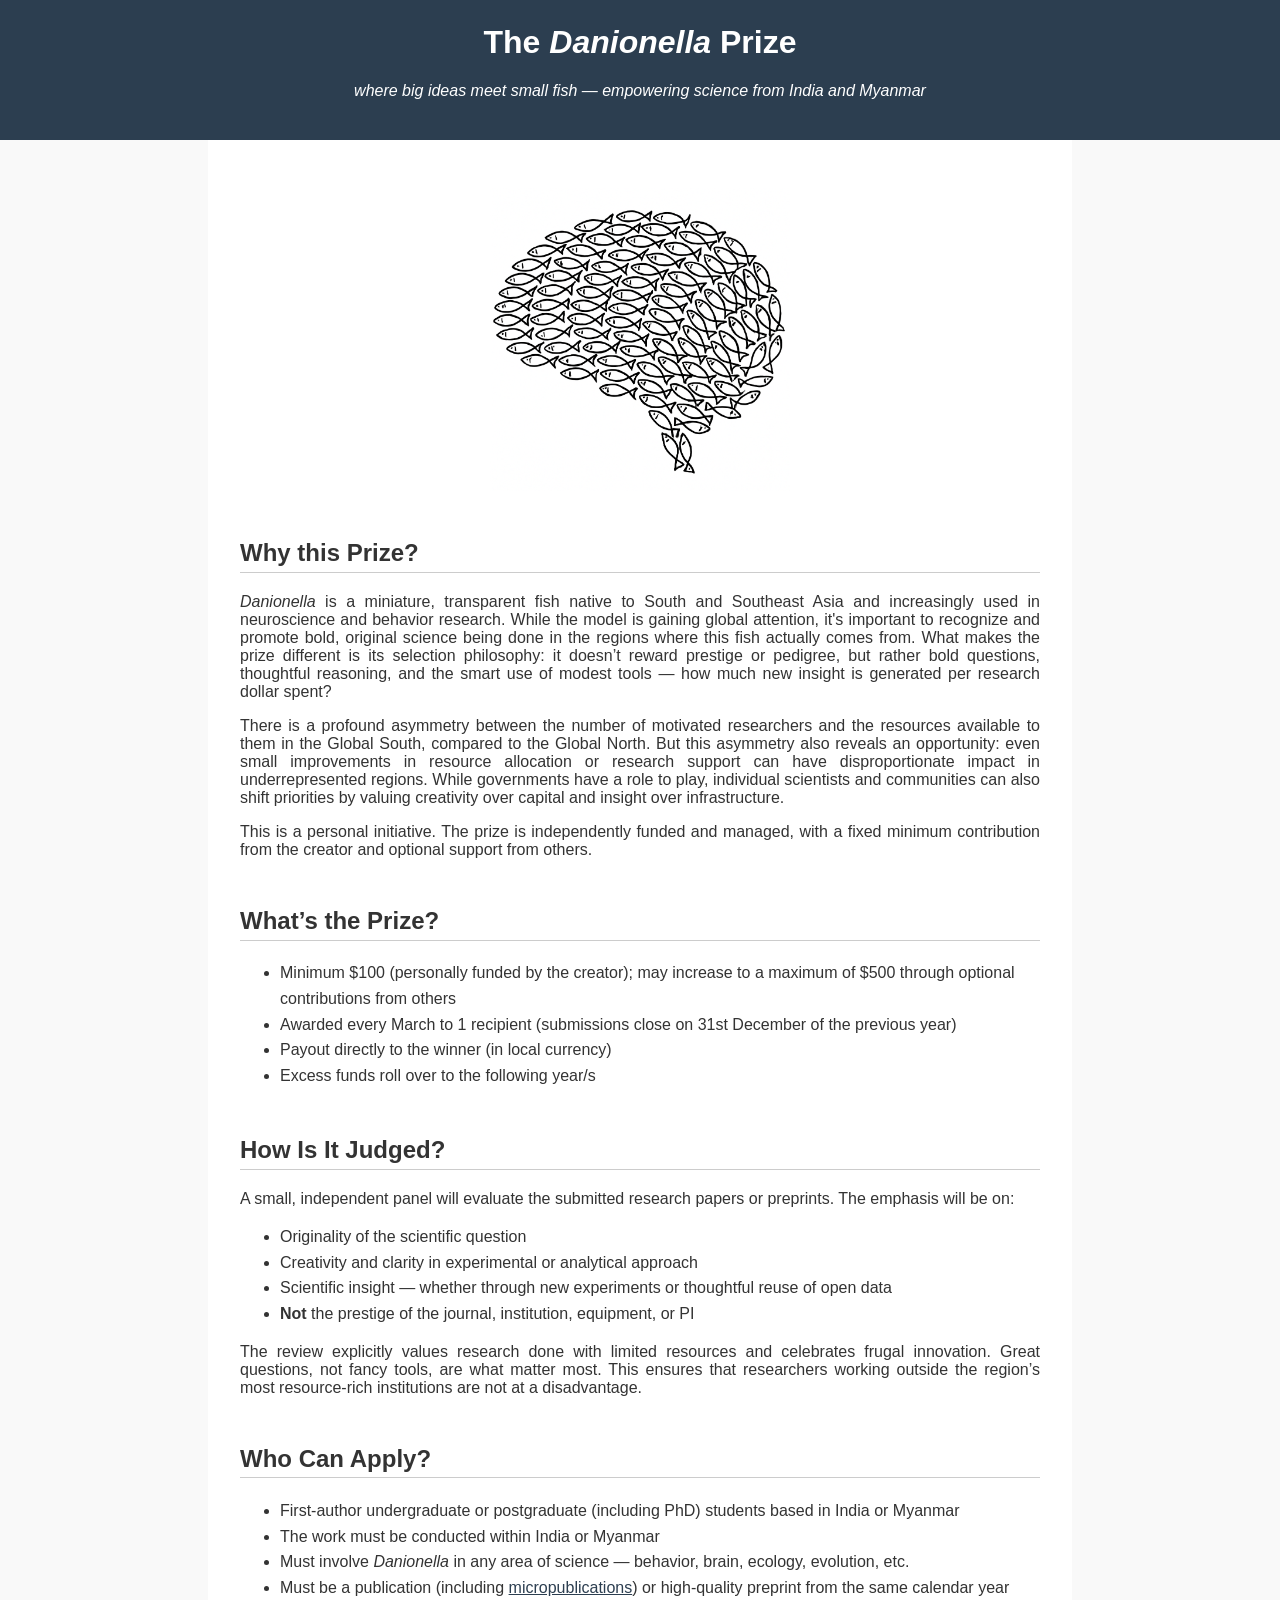
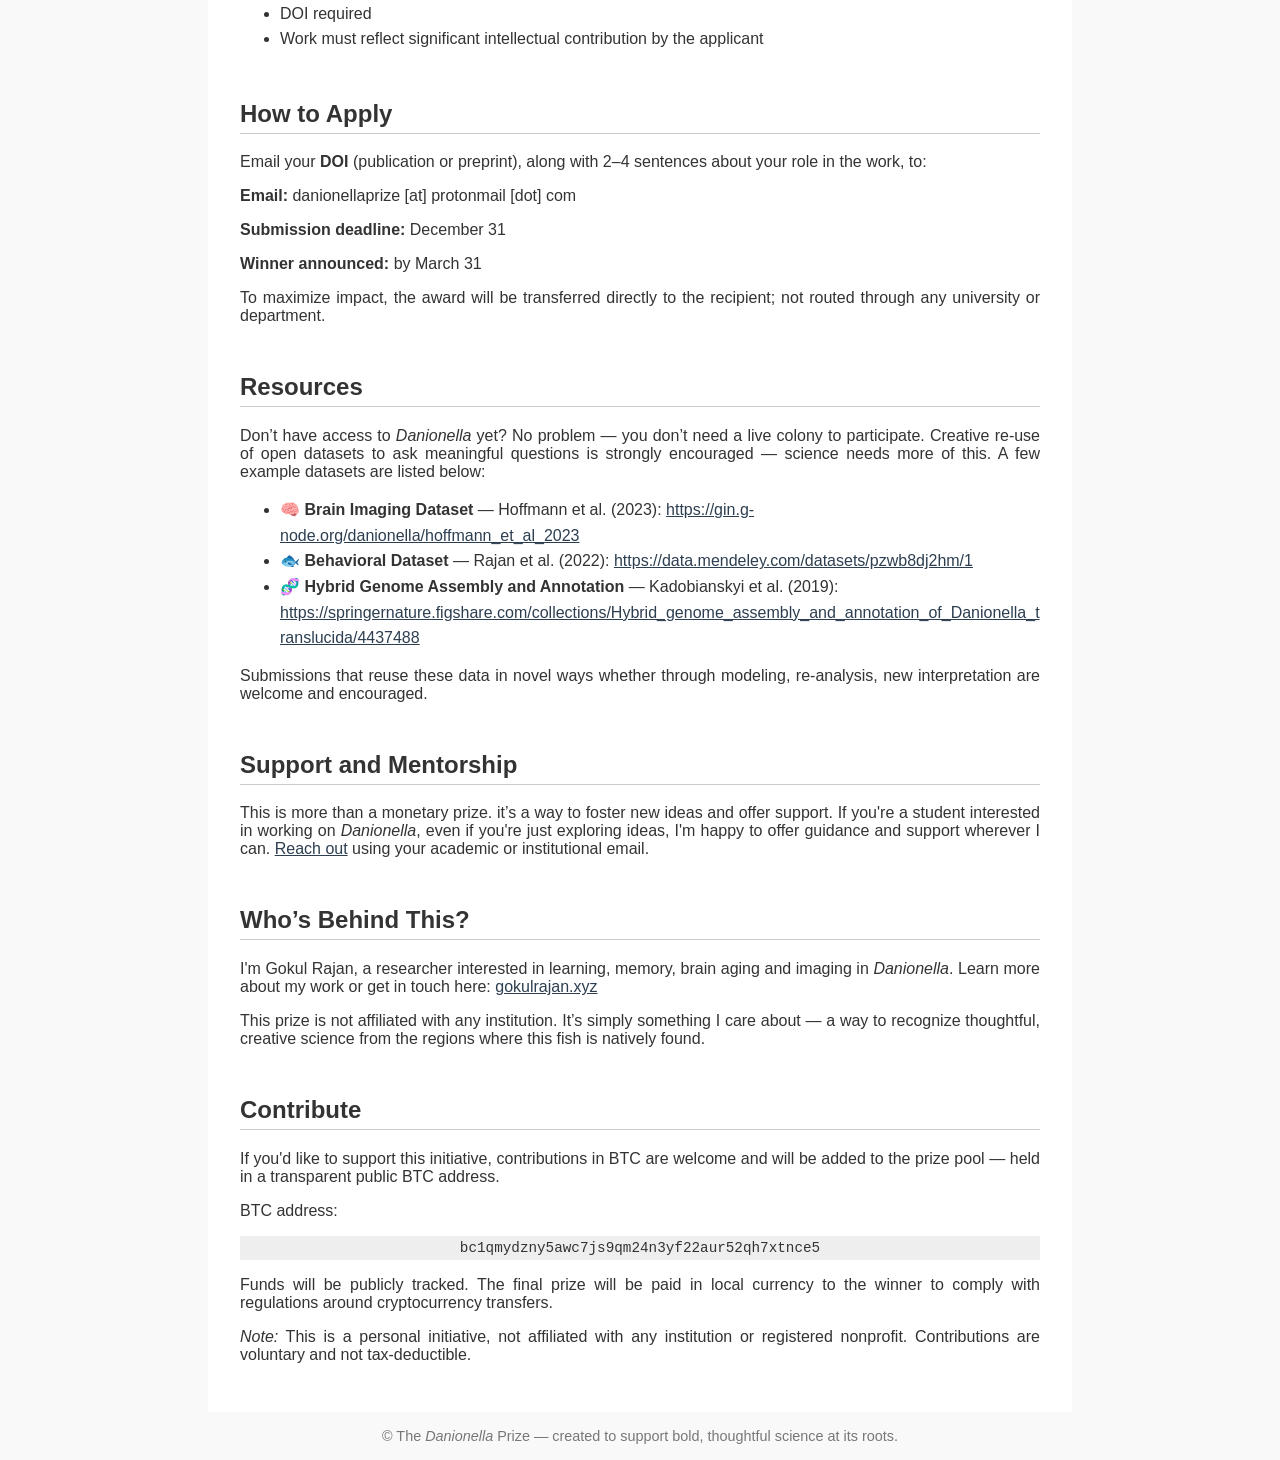
==== danionella-prize/index.html @ e1851479 "Add files via upload" ====
<!DOCTYPE html>
<html lang="en">
<head>
  
<head>
  <!-- Google tag (gtag.js) -->
  <script async src="https://www.googletagmanager.com/gtag/js?id=G-T5N7YTSRF6"></script>
  <script>
    window.dataLayer = window.dataLayer || [];
    function gtag(){dataLayer.push(arguments);}
    gtag('js', new Date());
    gtag('config', 'G-T5N7YTSRF6');
  </script>

  <meta charset="UTF-8" />
  <meta name="viewport" content="width=device-width, initial-scale=1.0"/>

  <title>Danionella Prize — Science award for students in India & Myanmar</title>
  <meta name="description" content="The Danionella Prize rewards bold, frugal, original science involving Danionella by first-author students in India and Myanmar. Annual award, $100–$500. Submissions close December 31." />
  <link rel="canonical" href="https://danionellaprize.xyz/"/>

  <!-- Open Graph / Twitter -->
  <meta property="og:type" content="website">
  <meta property="og:title" content="Danionella Prize — Science award for students in India & Myanmar">
  <meta property="og:description" content="Annual award ($100–$500) for original, frugal Danionella research by students in India and Myanmar. Submissions close December 31.">
  <meta property="og:url" content="https://danionellaprize.xyz/">
  <meta property="og:image" content="https://danionellaprize.xyz/images/fishBrain.png">
  <meta property="og:image:alt" content="Danionella brain imaging illustration">
  <meta name="twitter:card" content="summary_large_image">
  <meta name="twitter:title" content="Danionella Prize — Science award for students in India & Myanmar">
  <meta name="twitter:description" content="Annual award ($100–$500) for original, frugal Danionella research by students in India and Myanmar.">
  <meta name="twitter:image" content="https://danionellaprize.xyz/images/fishBrain.png">

  <!-- Favicon -->
  <link rel="icon" type="image/png" href="images/favicon.png">

  <!-- Schema.org: Award + FAQ + WebSite -->
  <script type="application/ld+json">
  {
    "@context": "https://schema.org",
    "@graph": [
      {
        "@type": "WebSite",
        "@id": "https://danionellaprize.xyz/#website",
        "url": "https://danionellaprize.xyz/",
        "name": "Danionella Prize",
        "inLanguage": "en",
        "publisher": {
          "@type": "Person",
          "name": "Gokul Rajan",
          "url": "https://gokulrajan.xyz"
        }
      },
      {
        "@type": "Award",
        "@id": "https://danionellaprize.xyz/#award",
        "name": "Danionella Prize",
        "description": "Annual award recognizing bold, frugal, original science involving Danionella by first-author students in India and Myanmar.",
        "awardAmount": {
          "@type": "MonetaryAmount",
          "currency": "USD",
          "minValue": 100,
          "maxValue": 500
        },
        "url": "https://danionellaprize.xyz/",
        "provider": {
          "@type": "Person",
          "name": "Gokul Rajan",
          "url": "https://gokulrajan.xyz"
        },
        "areaServed": [
          {"@type": "Country", "name": "India"},
          {"@type": "Country", "name": "Myanmar"}
        ],
        "awardDate": "2025-03-31",
        "applicationStartDate": "2025-01-01",
        "applicationDeadline": "2025-12-31",
        "eligibilityRequirements": "First-author undergraduate or postgraduate (including PhD) students; research conducted in India or Myanmar; work involves Danionella; publication or high-quality preprint with DOI in the same calendar year."
      },
      {
        "@type": "FAQPage",
        "@id": "https://danionellaprize.xyz/#faq",
        "mainEntity": [
          {
            "@type": "Question",
            "name": "What is the Danionella Prize?",
            "acceptedAnswer": {
              "@type": "Answer",
              "text": "An independent annual award ($100–$500) for bold, frugal, original research involving Danionella by first-author students in India and Myanmar."
            }
          },
          {
            "@type": "Question",
            "name": "Who is eligible?",
            "acceptedAnswer": {
              "@type": "Answer",
              "text": "First-author undergrad or postgrad (including PhD) students; research done within India or Myanmar; Danionella must be central; publication or high-quality preprint with DOI from the same calendar year."
            }
          },
          {
            "@type": "Question",
            "name": "When are submissions due and the winner announced?",
            "acceptedAnswer": {
              "@type": "Answer",
              "text": "Submissions close December 31. The winner is announced by March 31 each year."
            }
          },
          {
            "@type": "Question",
            "name": "How do I apply?",
            "acceptedAnswer": {
              "@type": "Answer",
              "text": "Email your DOI plus 2–4 sentences on your role to danionellaprize@proton.me."
            }
          }
        ]
      }
    ]
  }
  </script>

  <style>
    body {
      font-family: Arial, sans-serif;
      background: #f9f9f9;
      margin: 0;
      padding: 0;
      color: #333;
    }
    header {
      background-color: #2c3e50;
      color: white;
      padding: 1.5rem 1rem;
      text-align: center;
    }
    main {
      max-width: 800px;
      margin: auto;
      padding: 2rem;
      background: white;
    }
    h1 {
      text-align: center;
      margin-top: 0;
      /*font-style: italic;*/
    }
    h2 {
      border-bottom: 1px solid #ccc;
      padding-bottom: 0.2em;
      margin-top: 2em;
    }
    img {
      max-width: 100%;
      display: block;
      margin: 1em auto;
    }
    .qr {
      width: 180px;
      display: block;
      margin: auto;
    }
    ul {
      line-height: 1.6;
    }
    code {
      background: #eee;
      padding: 0.3em;
      display: block;
      text-align: center;
      margin: 1em auto;
      font-size: 1.1em;
      word-wrap: break-word;
    }
    .footer {
      text-align: center;
      padding: 1rem;
      font-size: 0.9em;
      color: #777;
    }
    a {
      color: #2c3e50;
      text-decoration: underline;
    }

    a {
  color: #2c3e50;
  text-decoration: underline;
  word-break: break-word;
}

li {
  overflow-wrap: break-word;
}

p {
  text-align: justify;
}

.tagline {
  text-align: center;
  margin-top: 0.5rem;
  font-style: italic;
}

  </style>
</head>
<body>
  
<header>
  <h1>The <em>Danionella</em> Prize</h1>
  <p class="tagline">where big ideas meet small fish — empowering science from India and Myanmar</p>
</header>

<main>
  
  <img src="images/fishBrain.png" alt="fish-brain image" width="300">

  <h2>Why this Prize?</h2>
  <p>
    <em>Danionella</em> is a miniature, transparent fish native to South and Southeast Asia and increasingly used in neuroscience and behavior research. While the model is gaining global attention, it's important to recognize and promote bold, original science being done in the regions where this fish actually comes from. What makes the prize different is its selection philosophy: it doesn’t reward prestige or pedigree, but rather bold questions, thoughtful reasoning, and the smart use of modest tools — how much new insight is generated per research dollar spent?
  </p>

  <p>
  There is a profound asymmetry between the number of motivated researchers and the resources available to them in the Global South, compared to the Global North. But this asymmetry also reveals an opportunity: even small improvements in resource allocation or research support can have disproportionate impact in underrepresented regions. While governments have a role to play, individual scientists and communities can also shift priorities by valuing creativity over capital and insight over infrastructure.
</p>

  <p>
    This is a personal initiative. The prize is independently funded and managed, with a fixed minimum contribution from the creator and optional support from others.
  </p>

  <h2>What’s the Prize?</h2>
  <ul>
    <li>Minimum $100 (personally funded by the creator); may increase to a maximum of $500 through optional contributions from others</li>
    <li>Awarded every March to 1 recipient (submissions close on 31st December of the previous year)</li>
    <li>Payout directly to the winner (in local currency)</li>
    <li>Excess funds roll over to the following year/s</li>
  </ul>

  <h2>How Is It Judged?</h2>
  <p>
    A small, independent panel will evaluate the submitted research papers or preprints. The emphasis will be on:
  </p>
  <ul>
    <li>Originality of the scientific question</li>
    <li>Creativity and clarity in experimental or analytical approach</li>
    <li>Scientific insight — whether through new experiments or thoughtful reuse of open data</li>
    <li><strong>Not</strong> the prestige of the journal, institution, equipment, or PI</li>
  </ul>
  <p>
    The review explicitly values research done with limited resources and celebrates frugal innovation. Great questions, not fancy tools, are what matter most. This ensures that researchers working outside the region’s most resource-rich institutions are not at a disadvantage.
  </p>

  <h2>Who Can Apply?</h2>
  <ul>
    <li>First-author undergraduate or postgraduate (including PhD) students based in India or Myanmar</li>
    <li>The work must be conducted within India or Myanmar</li>
    <li>Must involve <em>Danionella</em> in any area of science — behavior, brain, ecology, evolution, etc.</li>
    <li>Must be a publication (including <a href="https://www.micropublication.org/" target="_blank">micropublications</a>) or high-quality preprint from the same calendar year</li>
    <li>DOI required</li>
    <li>Work must reflect significant intellectual contribution by the applicant</li>
  </ul>

  <h2>How to Apply</h2>
  <p>
    Email your <strong>DOI</strong> (publication or preprint), along with 2–4 sentences about your role in the work, to:
  </p>
  <p><strong>Email:</strong> danionellaprize [at] protonmail [dot] com</p>
  <p><strong>Submission deadline:</strong> December 31</p>
  <p><strong>Winner announced:</strong> by March 31</p>
  <p>To maximize impact, the award will be transferred directly to the recipient; not routed through any university or department.</p>

  <h2>Resources</h2>
  <p>
    Don’t have access to <em>Danionella</em> yet? No problem — you don’t need a live colony to participate. Creative re-use of open datasets to ask meaningful questions is strongly encouraged — science needs more of this. A few example datasets are listed below:
  </p>
  <ul>
    <li>
      🧠 <strong>Brain Imaging Dataset</strong> — Hoffmann et al. (2023):  
      <a href="https://gin.g-node.org/danionella/hoffmann_et_al_2023" target="_blank">
        https://gin.g-node.org/danionella/hoffmann_et_al_2023
      </a>
    </li>
    <li>
      🐟 <strong>Behavioral Dataset</strong> — Rajan et al. (2022):  
      <a href="https://data.mendeley.com/datasets/pzwb8dj2hm/1" target="_blank">
        https://data.mendeley.com/datasets/pzwb8dj2hm/1
      </a>
    </li>
    <li>
      🧬 <strong>Hybrid Genome Assembly and Annotation</strong> — Kadobianskyi et al. (2019):  
      <a href="https://springernature.figshare.com/collections/Hybrid_genome_assembly_and_annotation_of_Danionella_translucida/4437488" target="_blank">
        https://springernature.figshare.com/collections/Hybrid_genome_assembly_and_annotation_of_Danionella_translucida/4437488
      </a>
    </li>
  </ul>
  <p>
    Submissions that reuse these data in novel ways whether through modeling, re-analysis, new interpretation are welcome and encouraged.
  </p>

  <h2>Support and Mentorship</h2>
  <p>
    This is more than a monetary prize. it’s a way to foster new ideas and offer support. If you're a student interested in working on <em>Danionella</em>, even if you're just exploring ideas, I'm happy to offer guidance and support wherever I can. 
    <a href="https://gokulrajan.xyz" target="_blank">Reach out</a> using your academic or institutional email.
  </p>

  <h2>Who’s Behind This?</h2>
  <p>
    I'm Gokul Rajan, a researcher interested in learning, memory, brain aging and imaging in <em>Danionella</em>. Learn more about my work or get in touch here: 
    <a href="https://gokulrajan.xyz" target="_blank">gokulrajan.xyz</a>
  </p>
  <p>
    This prize is not affiliated with any institution. It’s simply something I care about — a way to recognize thoughtful, creative science from the regions where this fish is natively found.
  </p>

  <h2>Contribute</h2>
  <p>If you'd like to support this initiative, contributions in BTC are welcome and will be added to the prize pool — held in a transparent public BTC address.</p>
  <p>BTC address:</p>
  <code>bc1qmydzny5awc7js9qm24n3yf22aur52qh7xtnce5</code>
  <p>Funds will be publicly tracked. The final prize will be paid in local currency to the winner to comply with regulations around cryptocurrency transfers.</p>
  <p><em>Note:</em> This is a personal initiative, not affiliated with any institution or registered nonprofit. Contributions are voluntary and not tax-deductible.</p>

</main>

<div class="footer">
  &copy; The <em>Danionella</em> Prize — created to support bold, thoughtful science at its roots.
</div>

</body>
</html>
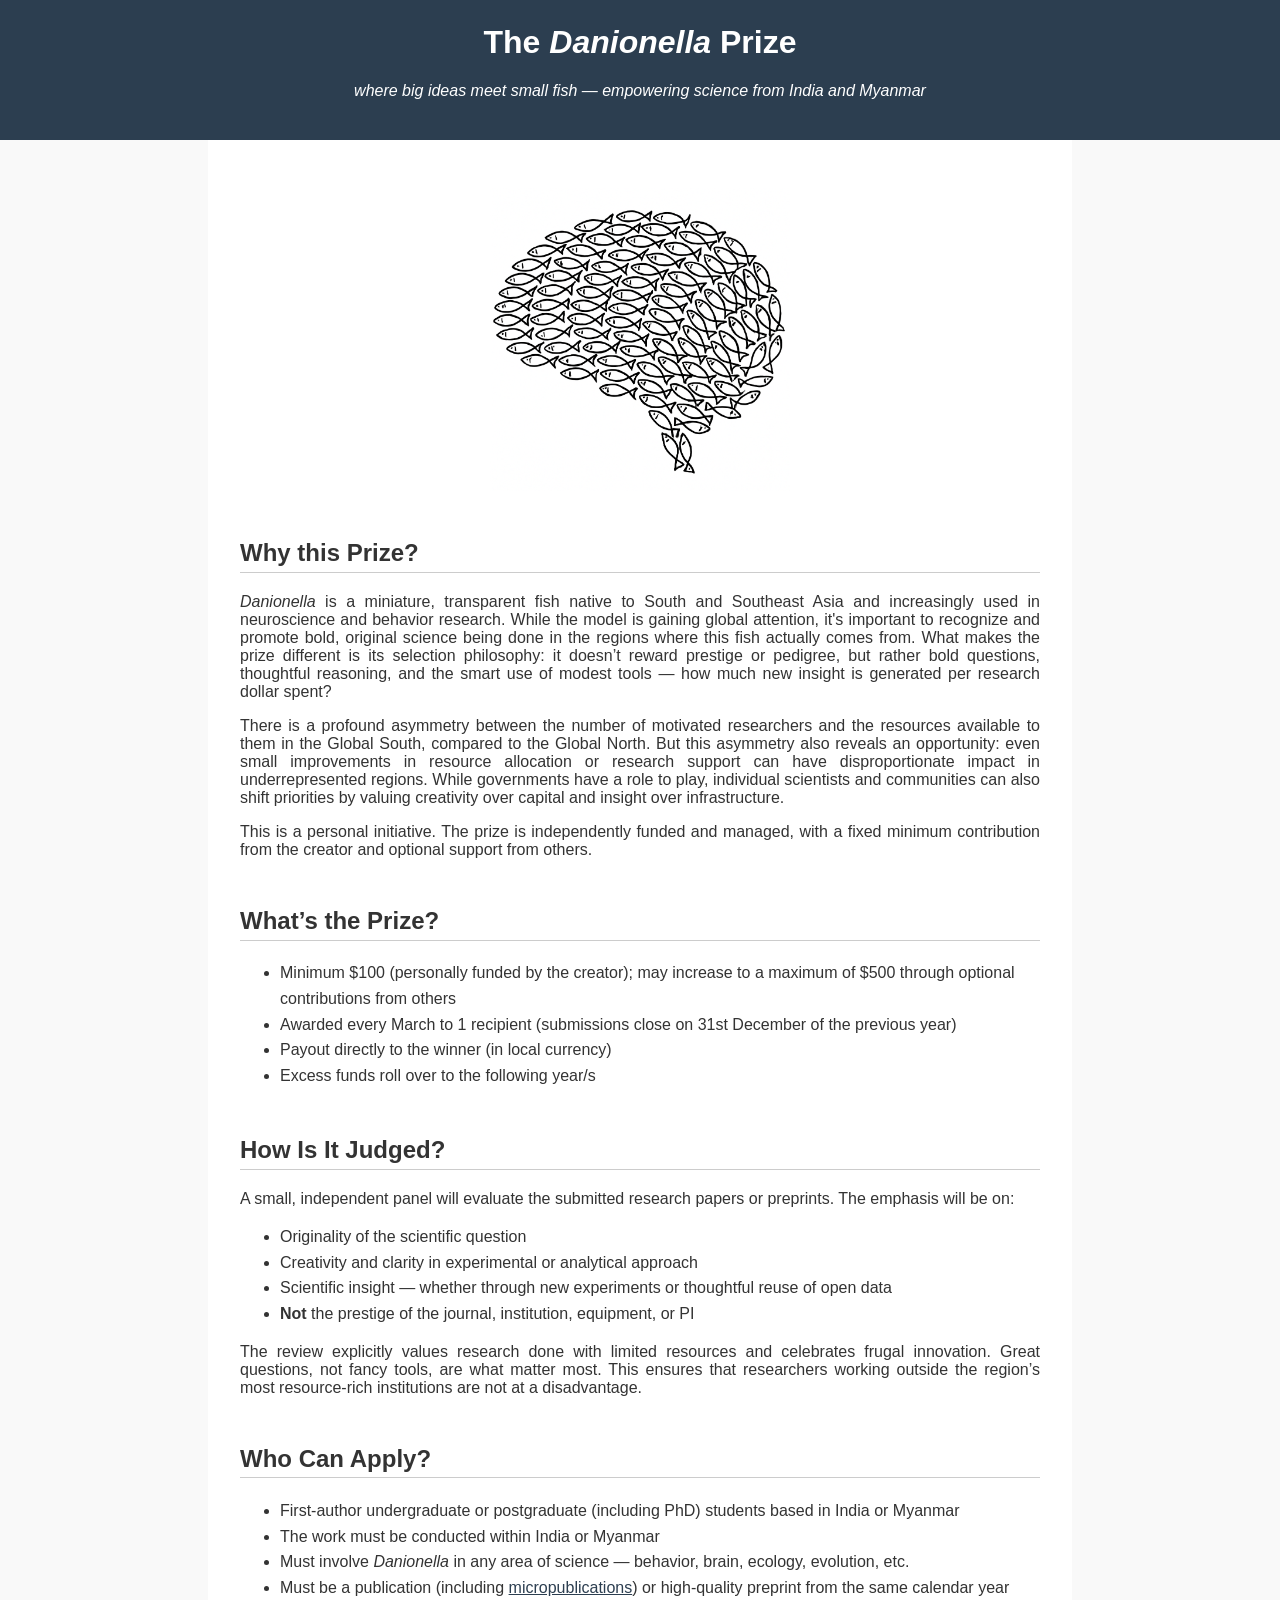
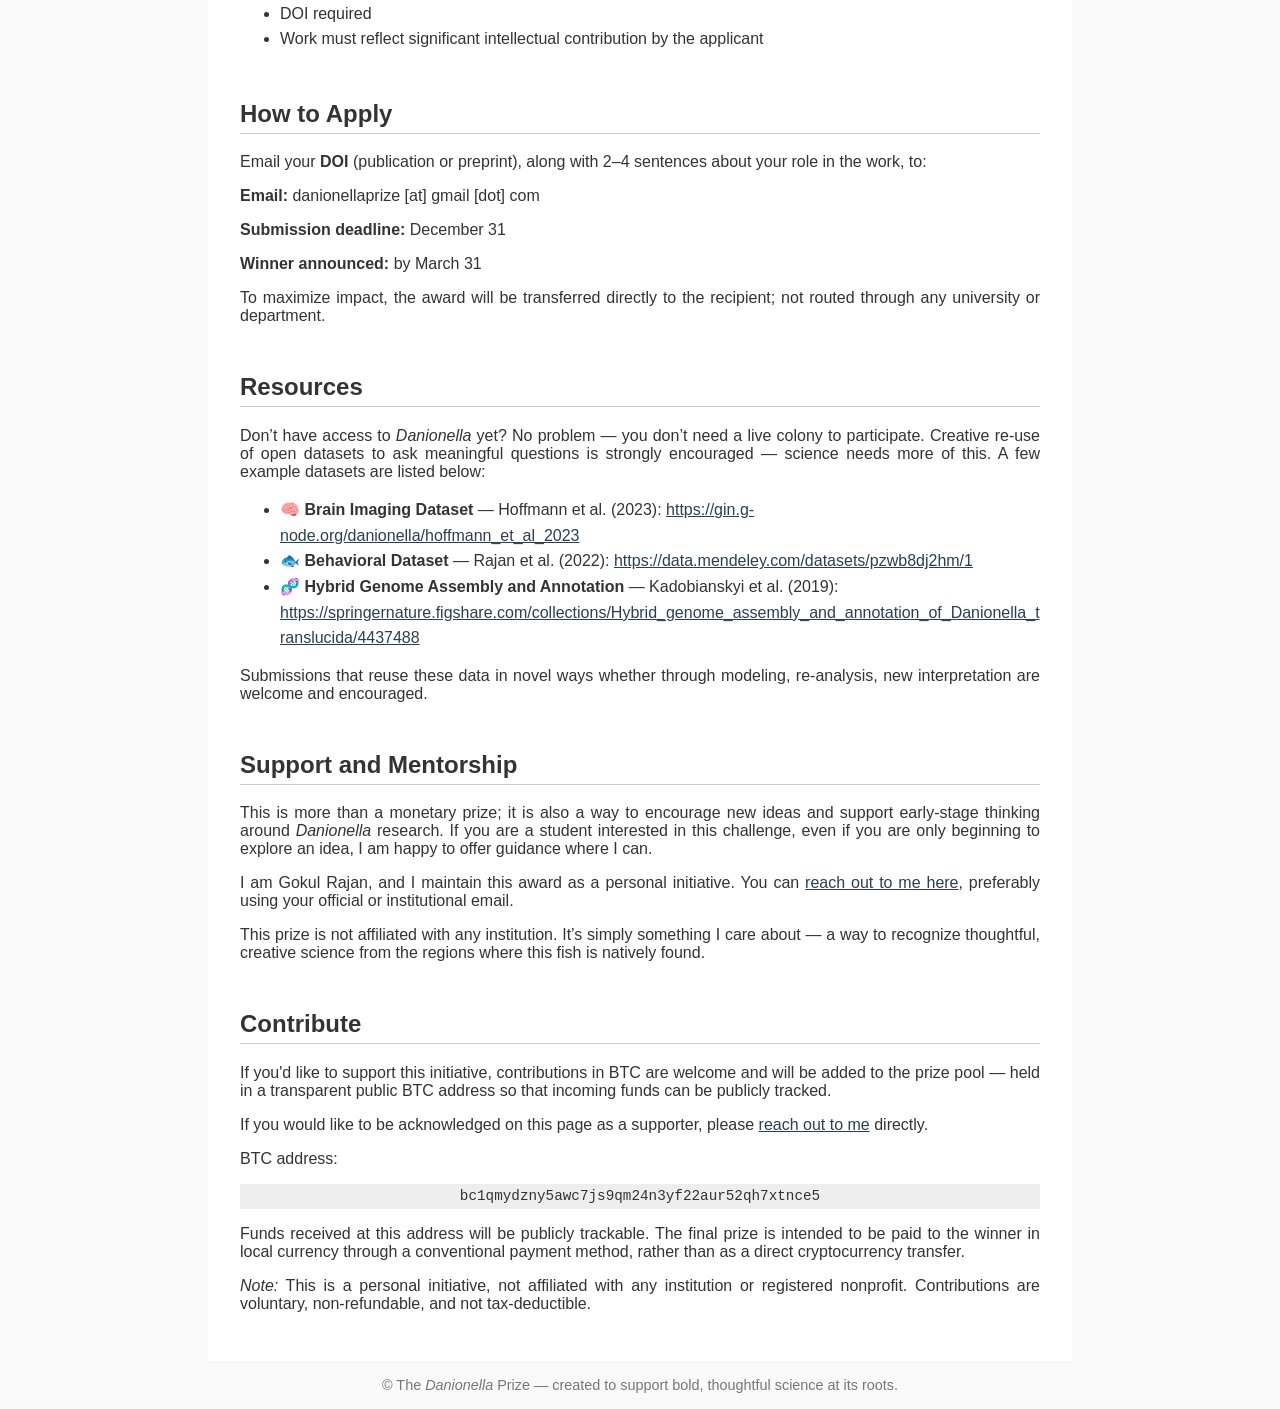
==== commit c2a2effa: "Update URLs and contact information in index.html Updated canonical URL and Open Graph metadata to r" ====
--- a/danionella-prize/index.html
+++ b/danionella-prize/index.html
@@ -1,6 +1,5 @@
 <!DOCTYPE html>
 <html lang="en">
-<head>
   
 <head>
   <!-- Google tag (gtag.js) -->
@@ -17,19 +16,19 @@
 
   <title>Danionella Prize — Science award for students in India & Myanmar</title>
   <meta name="description" content="The Danionella Prize rewards bold, frugal, original science involving Danionella by first-author students in India and Myanmar. Annual award, $100–$500. Submissions close December 31." />
-  <link rel="canonical" href="https://danionellaprize.xyz/"/>
+  <link rel="canonical" href="https://gokulrajan.xyz/danionella-prize/"/>
 
   <!-- Open Graph / Twitter -->
   <meta property="og:type" content="website">
   <meta property="og:title" content="Danionella Prize — Science award for students in India & Myanmar">
   <meta property="og:description" content="Annual award ($100–$500) for original, frugal Danionella research by students in India and Myanmar. Submissions close December 31.">
-  <meta property="og:url" content="https://danionellaprize.xyz/">
-  <meta property="og:image" content="https://danionellaprize.xyz/images/fishBrain.png">
+  <meta property="og:url" content="https://gokulrajan.xyz/danionella-prize/">
+  <meta property="og:image" content="https://gokulrajan.xyz/danionella-prize/images/fishBrain.png">
   <meta property="og:image:alt" content="Danionella brain imaging illustration">
   <meta name="twitter:card" content="summary_large_image">
   <meta name="twitter:title" content="Danionella Prize — Science award for students in India & Myanmar">
   <meta name="twitter:description" content="Annual award ($100–$500) for original, frugal Danionella research by students in India and Myanmar.">
-  <meta name="twitter:image" content="https://danionellaprize.xyz/images/fishBrain.png">
+  <meta name="twitter:image" content="https://gokulrajan.xyz/danionella-prize/images/fishBrain.png">
 
   <!-- Favicon -->
   <link rel="icon" type="image/png" href="images/favicon.png">
@@ -41,8 +40,8 @@
     "@graph": [
       {
         "@type": "WebSite",
-        "@id": "https://danionellaprize.xyz/#website",
-        "url": "https://danionellaprize.xyz/",
+        "@id": "https://gokulrajan.xyz/danionella-prize/#website",
+        "url": "https://gokulrajan.xyz/danionella-prize/",
         "name": "Danionella Prize",
         "inLanguage": "en",
         "publisher": {
@@ -53,7 +52,7 @@
       },
       {
         "@type": "Award",
-        "@id": "https://danionellaprize.xyz/#award",
+        "@id": "https://gokulrajan.xyz/danionella-prize/#award",
         "name": "Danionella Prize",
         "description": "Annual award recognizing bold, frugal, original science involving Danionella by first-author students in India and Myanmar.",
         "awardAmount": {
@@ -62,7 +61,7 @@
           "minValue": 100,
           "maxValue": 500
         },
-        "url": "https://danionellaprize.xyz/",
+        "url": "https://gokulrajan.xyz/danionella-prize/",
         "provider": {
           "@type": "Person",
           "name": "Gokul Rajan",
@@ -79,7 +78,7 @@
       },
       {
         "@type": "FAQPage",
-        "@id": "https://danionellaprize.xyz/#faq",
+        "@id": "https://gokulrajan.xyz/danionella-prize/#faq",
         "mainEntity": [
           {
             "@type": "Question",
@@ -110,7 +109,7 @@
             "name": "How do I apply?",
             "acceptedAnswer": {
               "@type": "Answer",
-              "text": "Email your DOI plus 2–4 sentences on your role to danionellaprize@proton.me."
+              "text": "Email your DOI plus 2–4 sentences on your role to danionellaprize@gmail.com."
             }
           }
         ]
@@ -264,7 +263,7 @@
   <p>
     Email your <strong>DOI</strong> (publication or preprint), along with 2–4 sentences about your role in the work, to:
   </p>
-  <p><strong>Email:</strong> danionellaprize [at] protonmail [dot] com</p>
+  <p><strong>Email:</strong> danionellaprize [at] gmail [dot] com</p>
   <p><strong>Submission deadline:</strong> December 31</p>
   <p><strong>Winner announced:</strong> by March 31</p>
   <p>To maximize impact, the award will be transferred directly to the recipient; not routed through any university or department.</p>
@@ -298,27 +297,18 @@
   </p>
 
   <h2>Support and Mentorship</h2>
-  <p>
-    This is more than a monetary prize. it’s a way to foster new ideas and offer support. If you're a student interested in working on <em>Danionella</em>, even if you're just exploring ideas, I'm happy to offer guidance and support wherever I can. 
-    <a href="https://gokulrajan.xyz" target="_blank">Reach out</a> using your academic or institutional email.
-  </p>
-
-  <h2>Who’s Behind This?</h2>
-  <p>
-    I'm Gokul Rajan, a researcher interested in learning, memory, brain aging and imaging in <em>Danionella</em>. Learn more about my work or get in touch here: 
-    <a href="https://gokulrajan.xyz" target="_blank">gokulrajan.xyz</a>
-  </p>
-  <p>
-    This prize is not affiliated with any institution. It’s simply something I care about — a way to recognize thoughtful, creative science from the regions where this fish is natively found.
-  </p>
+  <p>This is more than a monetary prize; it is also a way to encourage new ideas and support early-stage thinking around <em>Danionella</em> research. If you are a student interested in this challenge, even if you are only beginning to explore an idea, I am happy to offer guidance where I can.</p>
+  <p>I am Gokul Rajan, and I maintain this award as a personal initiative. You can <a href="https://gokulrajan.xyz/#contact" target="_blank">reach out to me here</a>, preferably using your official or institutional email.</p>
+  <p>This prize is not affiliated with any institution. It’s simply something I care about — a way to recognize thoughtful, creative science from the regions where this fish is natively found.</p>
 
   <h2>Contribute</h2>
-  <p>If you'd like to support this initiative, contributions in BTC are welcome and will be added to the prize pool — held in a transparent public BTC address.</p>
+  <p>If you'd like to support this initiative, contributions in BTC are welcome and will be added to the prize pool — held in a transparent public BTC address so that incoming funds can be publicly tracked.</p> 
+  <p>If you would like to be acknowledged on this page as a supporter, please <a href="https://gokulrajan.xyz/#contact" target="_blank">reach out to me</a> directly.</p>
   <p>BTC address:</p>
   <code>bc1qmydzny5awc7js9qm24n3yf22aur52qh7xtnce5</code>
-  <p>Funds will be publicly tracked. The final prize will be paid in local currency to the winner to comply with regulations around cryptocurrency transfers.</p>
-  <p><em>Note:</em> This is a personal initiative, not affiliated with any institution or registered nonprofit. Contributions are voluntary and not tax-deductible.</p>
-
+  <p>Funds received at this address will be publicly trackable. The final prize is intended to be paid to the winner in local currency through a conventional payment method, rather than as a direct cryptocurrency transfer.</p>
+  <p><em>Note:</em> This is a personal initiative, not affiliated with any institution or registered nonprofit. Contributions are voluntary, non-refundable, and not tax-deductible.</p>
+  
 </main>
 
 <div class="footer">
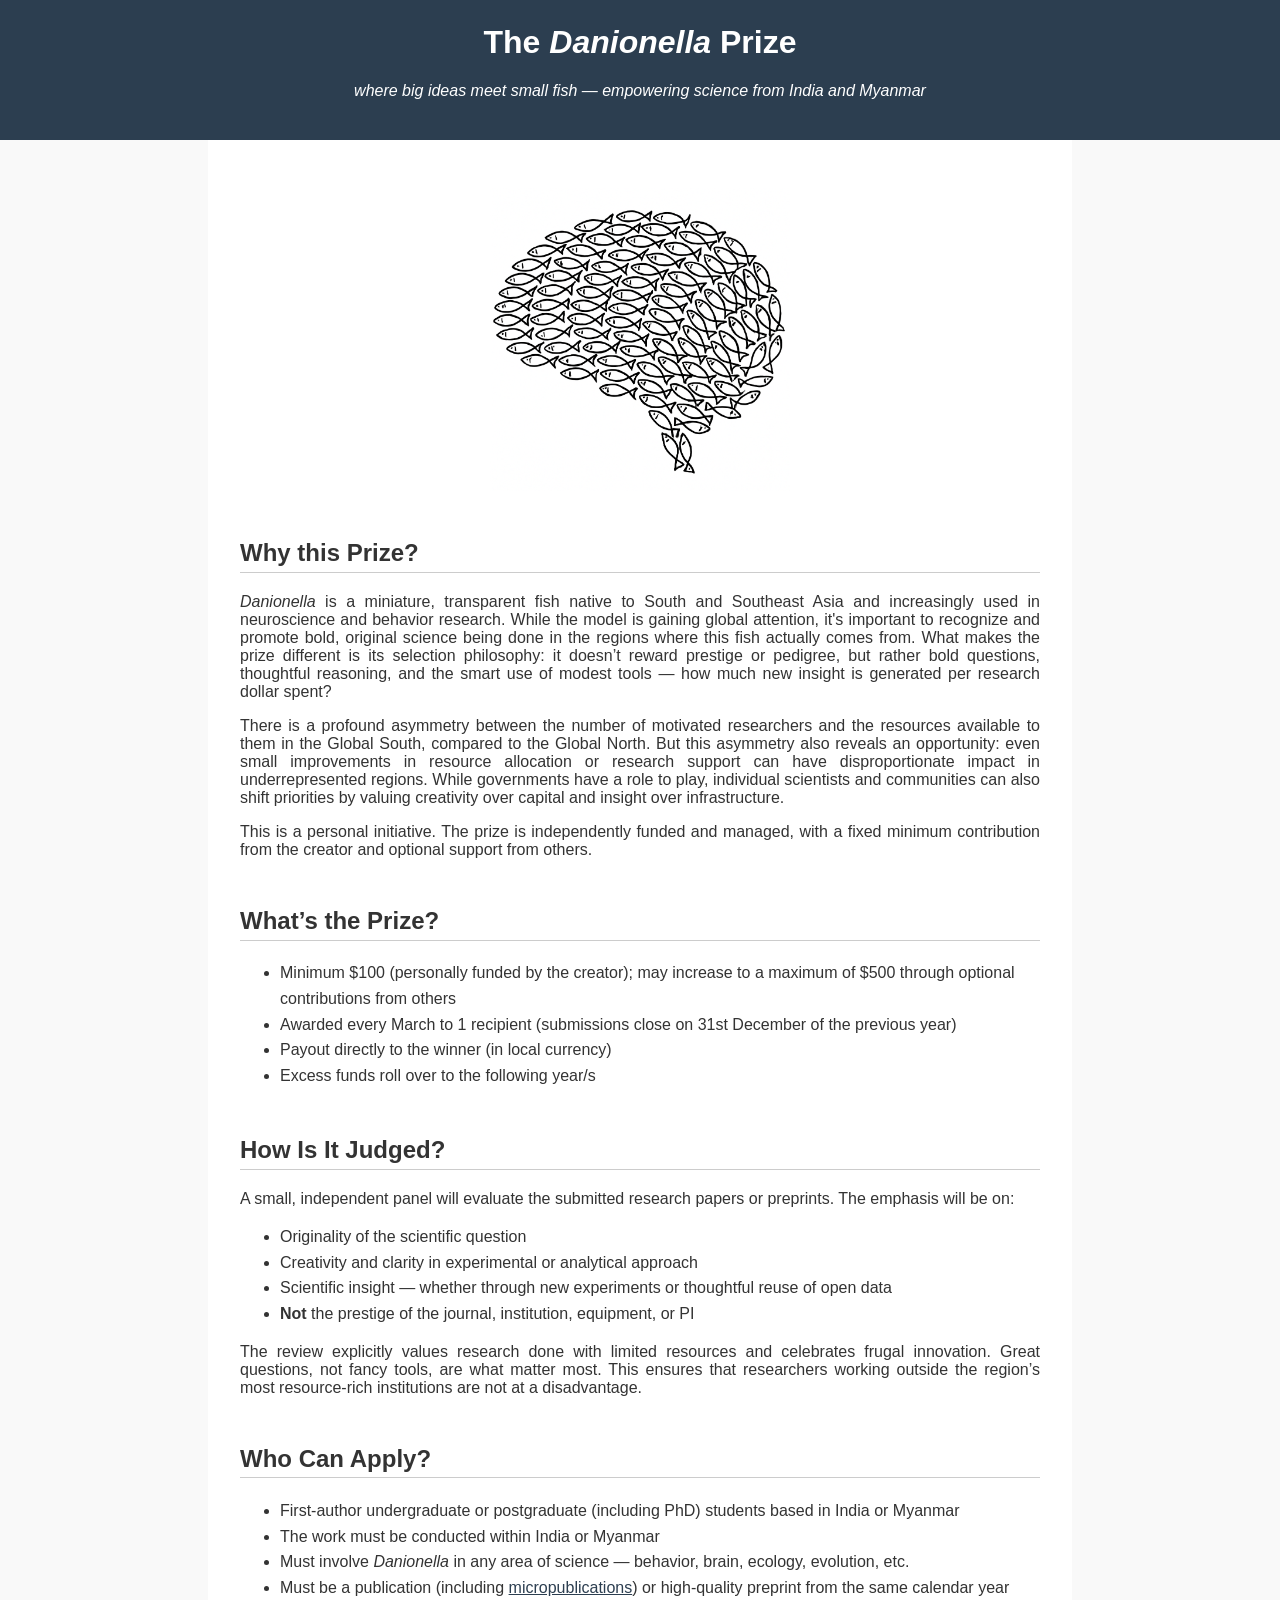
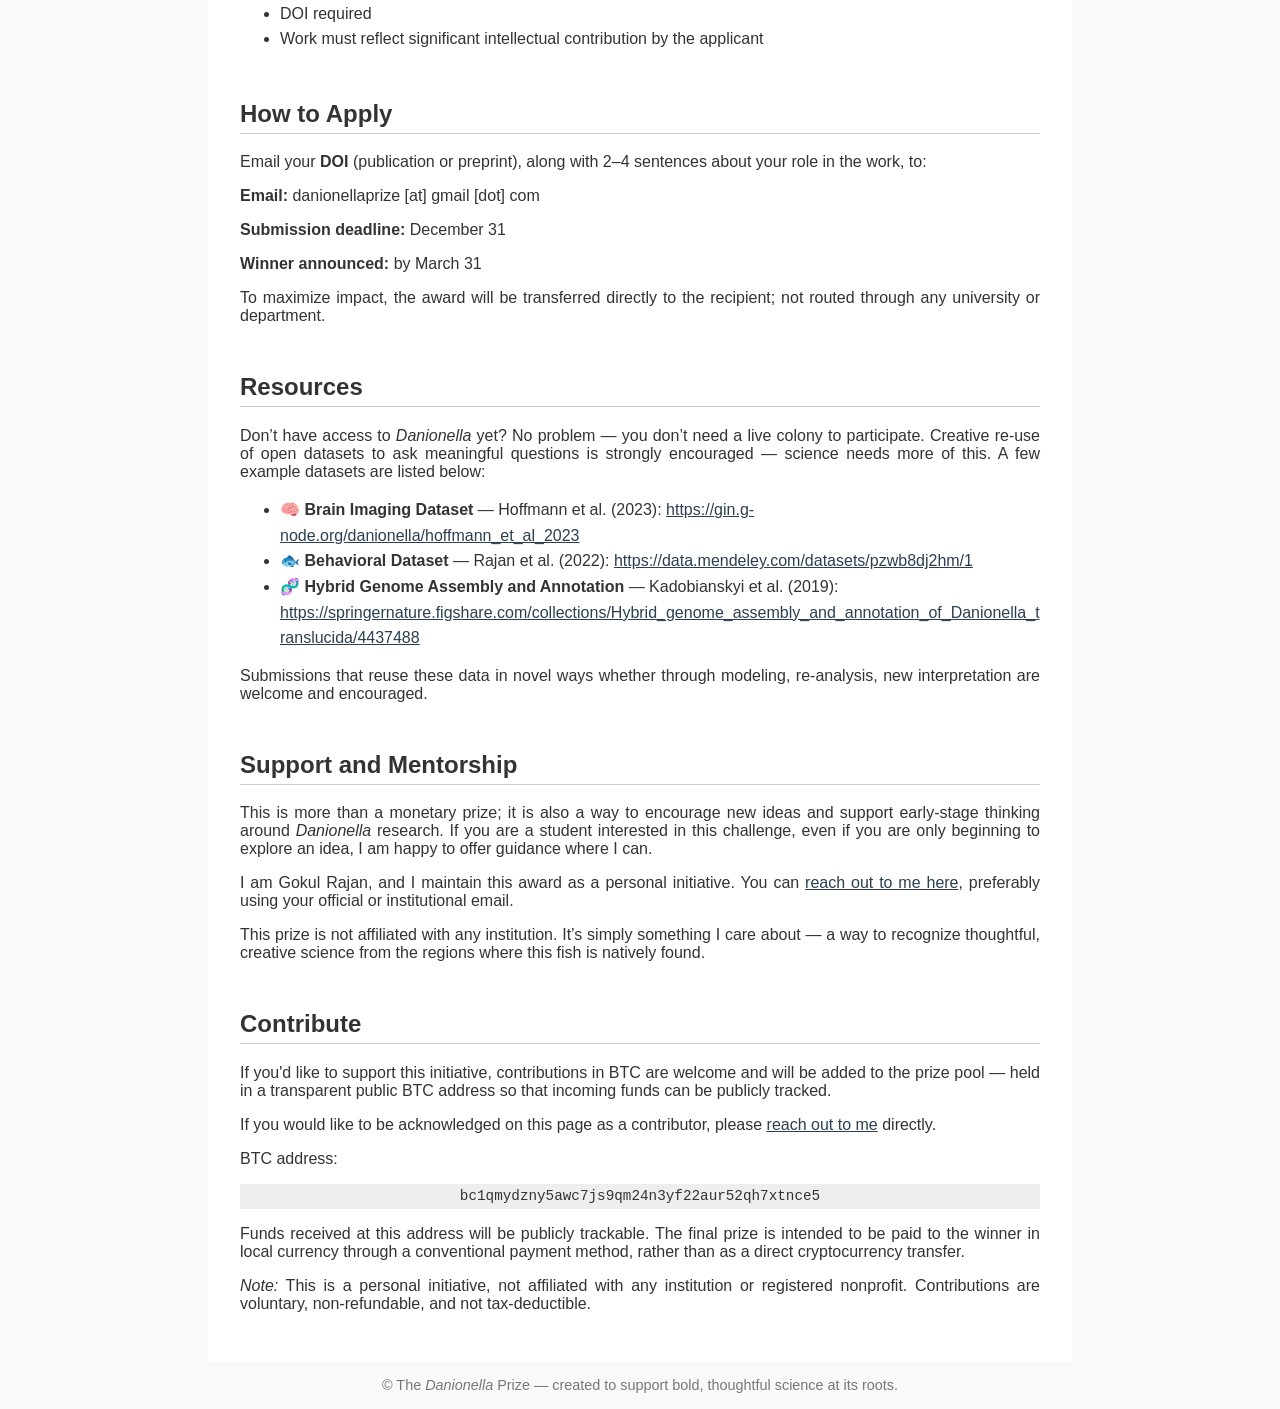
==== commit 0dfe48c7: "Update index.html" ====
--- a/danionella-prize/index.html
+++ b/danionella-prize/index.html
@@ -303,7 +303,7 @@
 
   <h2>Contribute</h2>
   <p>If you'd like to support this initiative, contributions in BTC are welcome and will be added to the prize pool — held in a transparent public BTC address so that incoming funds can be publicly tracked.</p> 
-  <p>If you would like to be acknowledged on this page as a supporter, please <a href="https://gokulrajan.xyz/#contact" target="_blank">reach out to me</a> directly.</p>
+  <p>If you would like to be acknowledged on this page as a contributor, please <a href="https://gokulrajan.xyz/#contact" target="_blank">reach out to me</a> directly.</p>
   <p>BTC address:</p>
   <code>bc1qmydzny5awc7js9qm24n3yf22aur52qh7xtnce5</code>
   <p>Funds received at this address will be publicly trackable. The final prize is intended to be paid to the winner in local currency through a conventional payment method, rather than as a direct cryptocurrency transfer.</p>
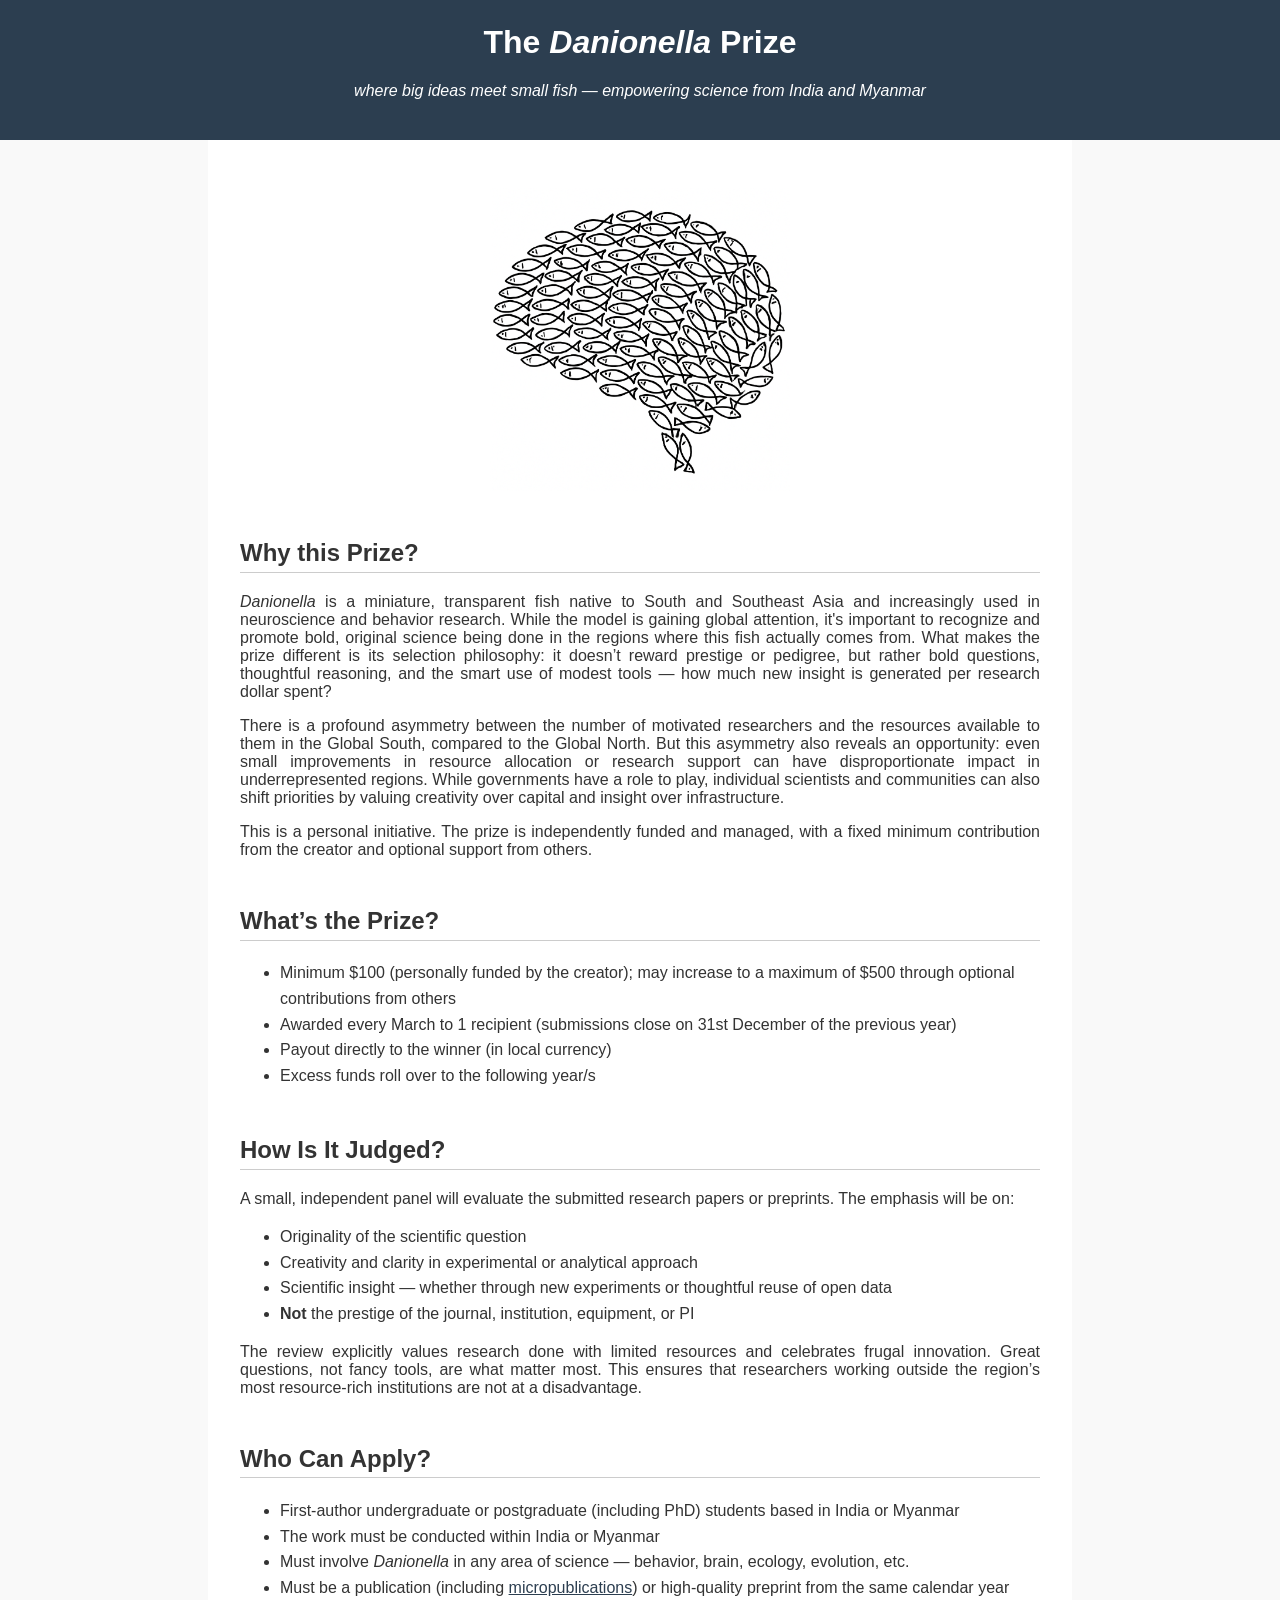
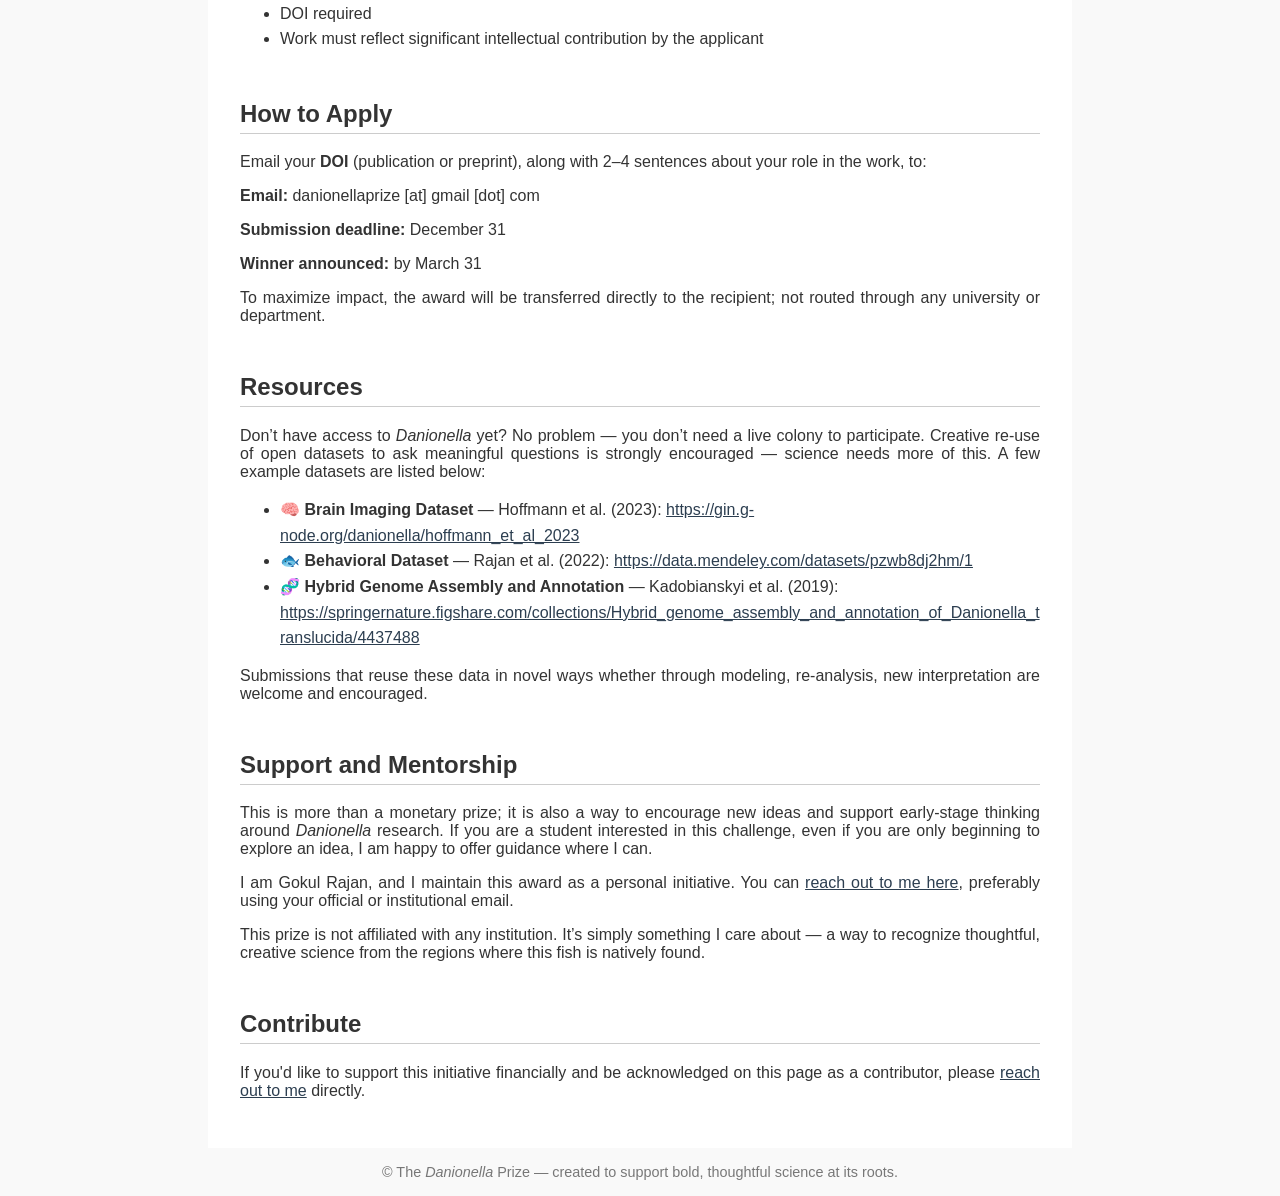
==== commit d20375d2: "update contribution section" ====
--- a/danionella-prize/index.html
+++ b/danionella-prize/index.html
@@ -302,13 +302,8 @@
   <p>This prize is not affiliated with any institution. It’s simply something I care about — a way to recognize thoughtful, creative science from the regions where this fish is natively found.</p>
 
   <h2>Contribute</h2>
-  <p>If you'd like to support this initiative, contributions in BTC are welcome and will be added to the prize pool — held in a transparent public BTC address so that incoming funds can be publicly tracked.</p> 
-  <p>If you would like to be acknowledged on this page as a contributor, please <a href="https://gokulrajan.xyz/#contact" target="_blank">reach out to me</a> directly.</p>
-  <p>BTC address:</p>
-  <code>bc1qmydzny5awc7js9qm24n3yf22aur52qh7xtnce5</code>
-  <p>Funds received at this address will be publicly trackable. The final prize is intended to be paid to the winner in local currency through a conventional payment method, rather than as a direct cryptocurrency transfer.</p>
-  <p><em>Note:</em> This is a personal initiative, not affiliated with any institution or registered nonprofit. Contributions are voluntary, non-refundable, and not tax-deductible.</p>
-  
+  <p>If you'd like to support this initiative financially and be acknowledged on this page as a contributor, please <a href="https://gokulrajan.xyz/#contact" target="_blank">reach out to me</a> directly.</p>
+
 </main>
 
 <div class="footer">
